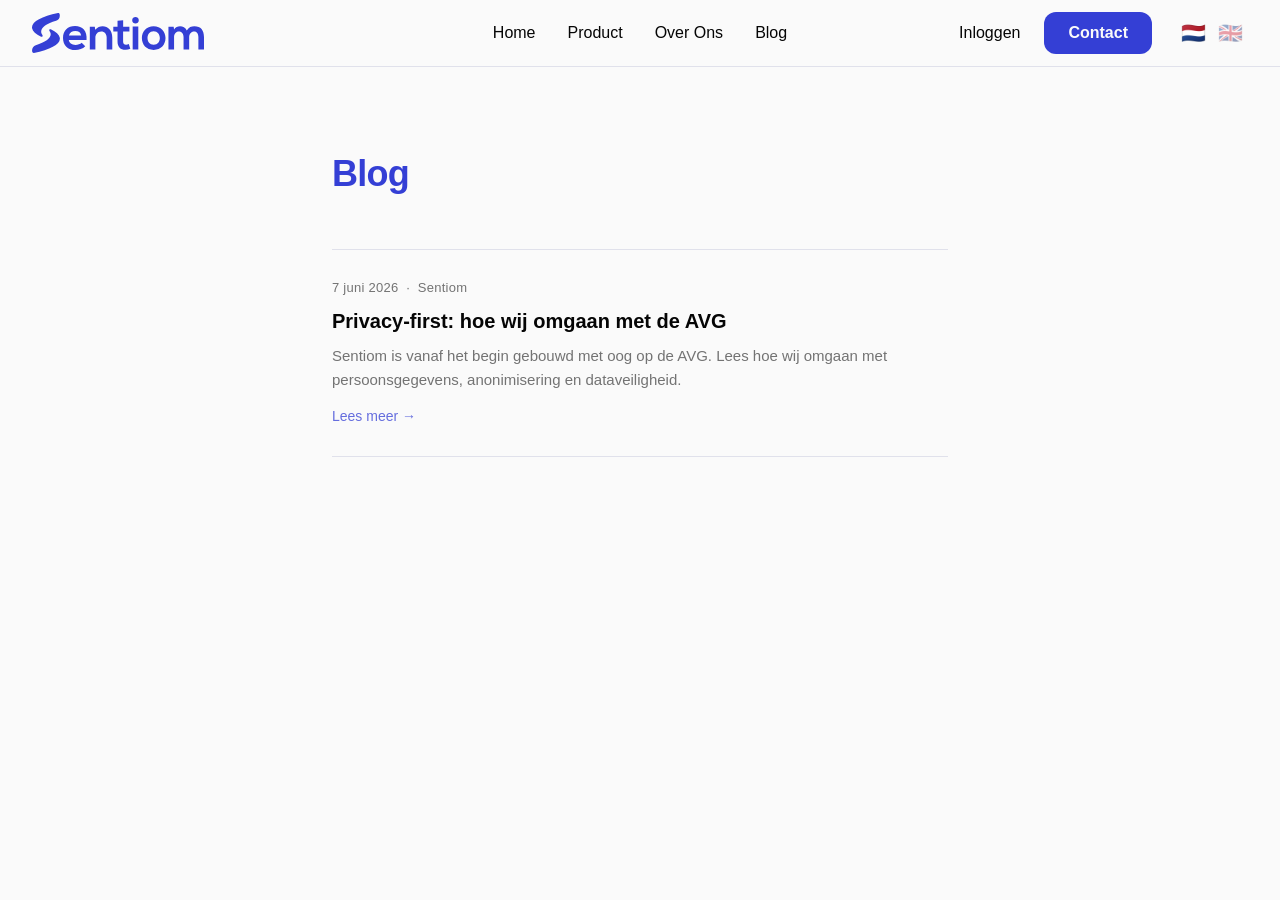
==== blog/index.html @ 920c9184 "updates updates" ====
<!DOCTYPE html>
<html lang="nl">
<head>
    <meta charset="UTF-8">
    <meta name="viewport" content="width=device-width, initial-scale=1.0">
    <title>Blog — Sentiom</title>
    <meta name="description" content="Inzichten van het Sentiom team over AI, gemeenten en privacy.">
    <link rel="icon" type="image/svg+xml" href="../own logo files/SVG/Logmark blue.svg">
    <link rel="preconnect" href="https://fonts.googleapis.com">
    <link rel="preconnect" href="https://fonts.gstatic.com" crossorigin>
    <link href="https://fonts.googleapis.com/css2?family=Plus+Jakarta+Sans:wght@700;800&display=swap" rel="stylesheet">
    <link rel="stylesheet" href="../styles.css">
    <script src="../i18n.js"></script>
    <style>
        body {
            background: hsl(var(--background));
            color: hsl(var(--foreground));
        }


        .blog-index-wrap {
            max-width: 680px;
            margin: 0 auto;
            padding: 80px 32px 120px;
        }

        .blog-index-wrap h1 {
            font-size: 36px;
            font-weight: 800;
            letter-spacing: -0.02em;
            color: hsl(var(--primary));
            margin-bottom: 48px;
        }

        .blog-list {
            list-style: none;
            padding: 0;
            margin: 0;
        }

        .blog-list-item {
            border-top: 1px solid hsl(var(--border));
            padding: 28px 0;
        }

        .blog-list-item:last-child {
            border-bottom: 1px solid hsl(var(--border));
        }

        .blog-list-item a {
            text-decoration: none;
        }

        .blog-list-meta {
            font-size: 13px;
            color: hsl(var(--muted-foreground));
            margin-bottom: 8px;
            letter-spacing: 0.02em;
        }

        .blog-list-title {
            font-size: 20px;
            font-weight: 700;
            color: hsl(var(--foreground));
            margin-bottom: 8px;
            transition: color 0.2s;
        }

        .blog-list-item a:hover .blog-list-title {
            color: hsl(var(--primary));
        }

        .blog-list-excerpt {
            font-size: 15px;
            line-height: 1.6;
            color: hsl(var(--muted-foreground));
            margin-bottom: 12px;
        }

        .blog-list-read {
            font-size: 14px;
            font-weight: 500;
            color: hsl(var(--primary));
            opacity: 0.75;
            transition: opacity 0.2s;
        }

        .blog-list-item a:hover .blog-list-read {
            opacity: 1;
        }
    </style>
</head>
<body>
    <nav class="main-nav">
        <div class="nav-container">
            <a href="../index.html" class="nav-logo">
                <img src="../own logo files/SVG/Logo Blue.svg" alt="Sentiom Logo">
            </a>
            <div class="nav-menu">
                <a href="../index.html" data-i18n="nav.home">Home</a>
                <a href="../product.html" data-i18n="nav.product">Product</a>
                <a href="../over-ons.html" data-i18n="nav.about">Over Ons</a>
                <a href="index.html" class="nav-active" data-i18n="nav.blog">Blog</a>
                <a href="https://app.sentiom.nl" class="nav-menu-only" data-i18n="nav.login">Inloggen</a>
                <a href="mailto:contact@sentiom.nl" class="nav-menu-only nav-menu-cta" data-i18n="nav.contact">Contact</a>
            </div>
            <div class="nav-actions">
                <a href="https://app.sentiom.nl" class="nav-login" data-i18n="nav.login">Inloggen</a>
                <a href="mailto:contact@sentiom.nl" class="nav-cta" data-i18n="nav.contact">Contact</a>
                <div class="lang-switcher">
                    <button class="lang-btn" data-lang="nl" onclick="setLang('nl')" aria-label="Nederlands">&#127475;&#127473;</button>
                    <button class="lang-btn" data-lang="en" onclick="setLang('en')" aria-label="English">&#127468;&#127463;</button>
                </div>
                <button class="nav-hamburger" aria-label="Menu">
                    <span></span><span></span><span></span>
                </button>
            </div>
        </div>
    </nav>
    <script src="../nav.js"></script>

    <div class="blog-index-wrap">
        <h1>Blog</h1>

        <ul class="blog-list">
            <li class="blog-list-item">
                <a href="privacy-first.html">
                    <p class="blog-list-meta">7 juni 2026 &nbsp;·&nbsp; Sentiom</p>
                    <p class="blog-list-title">Privacy-first: hoe wij omgaan met de AVG</p>
                    <p class="blog-list-excerpt">Sentiom is vanaf het begin gebouwd met oog op de AVG. Lees hoe wij omgaan met persoonsgegevens, anonimisering en dataveiligheid.</p>
                    <span class="blog-list-read">Lees meer →</span>
                </a>
            </li>
        </ul>
    </div>
</body>
</html>
---- styles.css ----
/* Voltair Copy - Exact CSS */

* {
    margin: 0;
    padding: 0;
    box-sizing: border-box;
}

:root {
    /* Basis - Wit/Zwart */
    --background: 0 0% 98%;          /* #FAFAFA - Wit achtergrond */
    --foreground: 0 0% 2%;           /* #050505 - Zwart tekst */

    /* Primair - Sentiom Blauw */
    --primary: 236 66% 52%;          /* #343FD5 */
    --primary-dark: 236 66% 37%;     /* #1F27A3 - Hover */
    --primary-light: 236 66% 90%;    /* #E0E3FB - Backgrounds */
    --primary-muted: 236 30% 70%;    /* #9BA1D4 - Subtiel */
    --primary-foreground: 0 0% 98%;  /* #FAFAFA - Tekst op blauw */

    /* Secundair - Grijs */
    --muted: 236 30% 96%;            /* #F5F6FB - Lichte achtergrond */
    --muted-foreground: 0 0% 45%;    /* #737373 - Grijze tekst */
    --border: 236 20% 90%;           /* #E1E3F0 - Borders */

    /* Utility - Overlays & Schaduwen */
    --overlay-light: 0 0% 100% / 0.9;     /* rgba(255,255,255,0.9) */
    --overlay-medium: 0 0% 100% / 0.7;    /* rgba(255,255,255,0.7) */
    --overlay-subtle: 0 0% 100% / 0.5;    /* rgba(255,255,255,0.5) */
    --shadow-dark: 0 0% 0% / 0.3;         /* rgba(0,0,0,0.3) */
    --shadow-medium: 0 0% 0% / 0.2;       /* rgba(0,0,0,0.2) */
    --shadow-subtle: 0 0% 0% / 0.1;       /* rgba(0,0,0,0.1) */
}

html {
    scroll-behavior: smooth;
}

body {
    font-family: Inter, -apple-system, BlinkMacSystemFont, "Segoe UI", Roboto, "Helvetica Neue", Arial, sans-serif;
    font-size: 16px;
    line-height: 1.5;
    color: hsl(var(--foreground));
    background-color: hsl(var(--background));
    -webkit-font-smoothing: antialiased;
    -webkit-text-size-adjust: 100%;
    overflow-x: hidden;
}

/* Heading Typography - Plus Jakarta Sans (hero + blue section headers only) */
.hero-text h1,
.two-col-text h2 {
    font-family: 'Plus Jakarta Sans', Inter, -apple-system, BlinkMacSystemFont, sans-serif;
    font-weight: 800;
    letter-spacing: -0.03em;
}

/* NAVIGATION */
.main-nav {
    position: sticky;
    top: 0;
    background: hsl(var(--background));
    border-bottom: 1px solid hsl(var(--border));
    z-index: 1000;
    padding: 12px 0;
}

.nav-container {
    max-width: none;
    margin: 0;
    padding-left: 32px;
    padding-right: 32px;
    display: grid;
    grid-template-columns: 1fr auto 1fr;
    align-items: center;
    gap: 48px;
}

.nav-logo {
    font-size: 20px;
    font-weight: 700;
    color: hsl(var(--foreground));
    text-decoration: none;
    display: flex;
    align-items: center;
    gap: 12px;
}

.nav-logo img {
    height: 40px;
    width: auto;
    margin: 0;
}

.nav-menu {
    display: flex;
    gap: 32px;
    align-items: center;
    justify-content: center;
}

.nav-menu a {
    font-size: 16px;
    color: hsl(var(--foreground));
    font-weight: 500;
    text-decoration: none;
    transition: color 0.2s;
}

.nav-menu a:hover {
    color: hsl(var(--primary));
}

.nav-menu-only {
    display: none;
}

.nav-actions {
    display: flex;
    align-items: center;
    gap: 24px;
    justify-self: end;
}

.nav-hamburger {
    display: none;
    flex-direction: column;
    gap: 5px;
    background: none;
    border: none;
    cursor: pointer;
    padding: 4px;
    margin-left: 4px;
}

.nav-hamburger span {
    display: block;
    width: 22px;
    height: 2px;
    background: hsl(var(--foreground));
    border-radius: 2px;
    transition: transform 0.25s ease, opacity 0.25s ease;
}

.nav-hamburger.open span:nth-child(1) {
    transform: translateY(7px) rotate(45deg);
}

.nav-hamburger.open span:nth-child(2) {
    opacity: 0;
}

.nav-hamburger.open span:nth-child(3) {
    transform: translateY(-7px) rotate(-45deg);
}

.nav-login {
    font-size: 16px;
    color: hsl(var(--foreground));
    font-weight: 500;
    text-decoration: none;
}

.nav-login:hover {
    color: hsl(var(--primary));
}

.nav-cta {
    background-color: hsl(var(--primary));
    color: hsl(var(--primary-foreground));
    padding: 9px 24px;
    border-radius: 12px;
    font-weight: 700;
    font-size: 16px;
    text-decoration: none;
    text-align: center;
}

.nav-cta:hover {
    opacity: 0.9;
    color: hsl(var(--primary-foreground));
    text-decoration: none;
}

/* LANGUAGE SWITCHER */
.lang-switcher {
    display: flex;
    align-items: center;
    gap: 2px;
}

.lang-btn {
    background: none;
    border: none;
    cursor: pointer;
    padding: 3px 5px;
    border-radius: 6px;
    font-size: 20px;
    line-height: 1;
    opacity: 0.4;
    transition: opacity 0.2s, background 0.2s;
    display: flex;
    align-items: center;
}

.lang-btn:hover {
    opacity: 0.8;
    background: hsl(var(--muted));
}

.lang-btn.active {
    opacity: 1;
}

/* HERO SECTION */
.hero {
    min-height: 100vh;
    display: flex;
    align-items: center;
    background-color: hsl(var(--background));
    padding: 80px 0 120px 0;
}

.hero-container {
    max-width: 1400px;
    margin: 0 auto;
    padding: 0 64px;
    display: grid;
    grid-template-columns: 1fr 1fr;
    gap: 100px;
    align-items: center;
    width: 100%;
}

.hero-text h1 {
    font-size: 72px;
    font-weight: 700;
    line-height: 1.1;
    color: hsl(var(--foreground));
    margin-bottom: 48px;
    letter-spacing: -0.02em;
}

.hero-text h1 .highlight {
    color: hsl(var(--primary));
}

/* Cycling word animation - Slide Up + Blur */
.cycling-word {
    display: inline-block;
    position: relative;
}

.cycling-word.slide-out {
    animation: slideOut 0.45s cubic-bezier(0.4, 0, 0.2, 1) forwards;
}

.cycling-word.slide-in {
    animation: slideIn 0.45s cubic-bezier(0.4, 0, 0.2, 1) forwards;
}

@keyframes slideOut {
    0% {
        transform: translateY(0);
        opacity: 1;
        filter: blur(0);
    }
    100% {
        transform: translateY(-30%);
        opacity: 0;
        filter: blur(4px);
    }
}

@keyframes slideIn {
    0% {
        transform: translateY(30%);
        opacity: 0;
        filter: blur(4px);
    }
    100% {
        transform: translateY(0);
        opacity: 1;
        filter: blur(0);
    }
}

.hero-text p {
    font-size: 20px;
    line-height: 1.5;
    color: hsl(var(--muted-foreground));
    margin-bottom: 32px;
}

.hero-buttons {
    display: flex;
    gap: 16px;
}

.btn-primary {
    display: inline-block;
    background-color: hsl(var(--primary));
    color: hsl(var(--primary-foreground));
    padding: 18px 36px;
    border-radius: 12px;
    font-size: 18px;
    font-weight: 700;
    text-decoration: none;
    text-align: center;
    transition: transform 0.25s ease, box-shadow 0.25s ease;
    box-shadow:
        0 4px 15px hsl(0 0% 0% / 0.1),
        inset 0 1px 0 hsl(0 0% 100% / 0.15);
}

.btn-primary:hover {
    transform: translateY(-2px);
    box-shadow:
        0 6px 20px hsl(236 66% 52% / 0.3),
        inset 0 1px 0 hsl(0 0% 100% / 0.15);
}

.btn-secondary {
    display: inline-block;
    background-color: hsl(var(--background));
    color: hsl(var(--primary));
    padding: 18px 36px;
    border-radius: 12px;
    border: 2px solid hsl(var(--primary));
    font-size: 18px;
    font-weight: 700;
    text-decoration: none;
    text-align: center;
    transition: all 0.2s;
}

.btn-secondary:hover {
    background-color: hsl(var(--primary));
    color: hsl(var(--primary-foreground));
}

.hero-image {
    height: 80vh;
    min-height: 600px;
    overflow: hidden;
    border-radius: 8px;
}

.hero-image img {
    width: 100%;
    height: 100%;
    object-fit: cover;
    object-position: center center;
    display: block;
}

/* PARTNERS SECTION */
.partners-section {
    padding: 60px 0;
    background-color: hsl(var(--background));
}

/* PARTNERS BAR */
.partners-bar {
    padding: 40px 0;
    background-color: hsl(var(--muted));
    border-bottom: 1px solid hsl(var(--border));
}

.partners-container {
    max-width: 1280px;
    margin: 0 auto;
    padding: 0 48px;
    text-align: center;
}

.partners-label {
    font-size: 12px;
    font-weight: 600;
    text-transform: uppercase;
    letter-spacing: 0.1em;
    color: hsl(var(--muted-foreground));
    margin: 0 0 16px 0;
}

.partners-section .partners-label {
    margin: 24px 0 0 0;
}

.partners-logos {
    display: flex;
    justify-content: center;
    align-items: center;
    gap: 64px;
}

.partners-logos img {
    width: auto;
    opacity: 1;
    object-fit: contain;
}

.partners-logos .logo-rijswijk {
    height: 88px;
}

.partners-logos .logo-delft {
    height: 60px;
}

/* TWO COLUMN SECTIONS */
.section-two-col,
.section-two-col-reverse {
    padding: 80px 0;
    background-color: hsl(var(--background));
}

.two-col-container {
    max-width: 1280px;
    margin: 0 auto;
    padding: 0 48px;
    display: grid;
    grid-template-columns: 1fr 1fr;
    gap: 80px;
    align-items: center;
}

.section-two-col-reverse .two-col-image {
    order: -1;
}

.two-col-text h2 {
    font-size: 48px;
    font-weight: 700;
    line-height: 1.2;
    color: hsl(var(--primary));
    margin-bottom: 20px;
    letter-spacing: -0.01em;
}

.two-col-text p {
    font-size: 18px;
    font-weight: 500;
    line-height: 1.625;
    color: hsl(var(--muted-foreground));
    margin-bottom: 16px;
}

.section-text-link {
    display: inline-block;
    margin-top: 16px;
    font-size: 15px;
    font-weight: 500;
    color: hsl(var(--primary));
    text-decoration: none;
    opacity: 0.75;
    transition: opacity 0.2s;
}

.section-text-link:hover {
    opacity: 1;
}

.two-col-image img {
    width: 100%;
    height: 500px;
    object-fit: cover;
    display: block;
    border-radius: 8px;
}

.rapport-container {
    grid-template-columns: 3fr 2fr;
}

.rapport-img {
    height: 680px !important;
    object-fit: contain !important;
}

/* THREE COLUMN GRID */
.section-three-col {
    padding: 80px 0;
    background-color: hsl(var(--background));
}

.three-col-container {
    max-width: 1280px;
    margin: 0 auto;
    padding: 0 48px;
}

.three-col-header {
    margin-bottom: 48px;
}

.three-col-header h2 {
    font-size: 48px;
    font-weight: 700;
    color: hsl(var(--primary));
    margin-bottom: 12px;
    letter-spacing: -0.01em;
}

.three-col-grid {
    display: grid;
    grid-template-columns: repeat(3, 1fr);
    gap: 32px;
}

.three-col-item {
    background-color: hsl(var(--muted));
    padding: 32px 24px;
    border-radius: 8px;
    border: 1px solid hsl(var(--border));
}

.three-col-item h3 {
    font-size: 18px;
    font-weight: 600;
    color: hsl(var(--foreground));
    margin-bottom: 8px;
}

.three-col-item p {
    font-size: 16px;
    line-height: 1.5;
    color: hsl(var(--muted-foreground));
}

/* FEATURES SECTION */
.section-features {
    padding: 60px 0;
    background-color: hsl(var(--foreground));
    border-bottom: 1px solid hsl(var(--foreground));
}

.features-container {
    max-width: 1280px;
    margin: 0 auto;
    padding: 0 48px;
    text-align: center;
}

.features-header {
    margin-bottom: 56px;
    display: flex;
    flex-direction: column;
    align-items: center;
}

.features-header::before {
    content: '';
    width: 120px;
    height: 2px;
    background-color: hsl(var(--primary-foreground));
    margin-bottom: 32px;
}

.features-header h2 {
    font-size: 48px;
    font-weight: 700;
    color: hsl(var(--primary-foreground));
    margin-bottom: 12px;
    letter-spacing: -0.01em;
}

.features-header p {
    font-size: 18px;
    color: hsl(var(--muted-foreground));
}

.features-grid {
    display: flex;
    justify-content: center;
    gap: 32px;
    flex-wrap: wrap;
}

.feature-card {
    background: hsl(var(--muted-foreground));
    border-radius: 12px;
    overflow: hidden;
    border: 1px solid hsl(var(--shadow-subtle));
    max-width: 320px;
    transition: all 0.2s;
}

.feature-card:hover {
    transform: translateY(-4px);
    border-color: hsl(var(--shadow-dark));
}

.feature-card-image {
    width: 100%;
    height: 100px;
    object-fit: cover;
}

.feature-card-content {
    padding: 28px;
}

.feature-card-content h3 {
    color: hsl(var(--primary-foreground)) !important;
    font-size: 18px;
    font-weight: 600;
    margin-bottom: 16px;
    line-height: 1.4;
}

.feature-card-content p {
    font-size: 15px;
    color: hsl(var(--border)) !important;
    line-height: 1.5;
    margin-top: 8px;
}

/* FULL WIDTH IMAGE SECTION */
.section-full-image {
    position: relative;
    min-height: 500px;
    background-size: cover;
    background-position: center;
    display: flex;
    align-items: center;
    justify-content: center;
}

.section-full-image::before {
    content: '';
    position: absolute;
    top: 0;
    left: 0;
    right: 0;
    bottom: 0;
    background-color: hsl(var(--shadow-dark));
    z-index: 1;
}

.alpha-section::before {
    display: none;
}

.alpha-section {
    min-height: 700px;
    padding: 100px 0;
    margin-top: 80px;
}

/* Spotlight effect */
.spotlight-overlay {
    position: absolute;
    top: 0;
    left: 0;
    width: 100%;
    height: 100%;
    z-index: 1;
    pointer-events: none;
    background: hsl(0 0% 0% / 0.45);
}

.spotlight-overlay.active {
    background: radial-gradient(
        circle 120px at var(--mouse-x, 50%) var(--mouse-y, 50%),
        hsl(0 0% 0% / 0.15) 0%,
        hsl(0 0% 0% / 0.30) 60%,
        hsl(0 0% 0% / 0.45) 100%
    );
}

.full-image-overlay {
    position: relative;
    z-index: 2;
    text-align: center;
    padding: 60px 48px;
    max-width: 900px;
}

.full-image-overlay h2 {
    font-size: 48px;
    font-weight: 700;
    color: hsl(var(--primary-foreground));
    margin-bottom: 24px;
    text-shadow: 0 2px 8px hsl(var(--shadow-dark));
}

.full-image-overlay h3 {
    font-size: 24px;
    font-weight: 500;
    color: hsl(var(--primary-foreground));
    margin-bottom: 40px;
    text-shadow: 0 2px 8px hsl(var(--shadow-dark));
}

.full-image-overlay p {
    font-size: 20px;
    color: hsl(var(--primary-foreground));
    text-shadow: 0 2px 8px hsl(var(--shadow-dark));
}

.beta-subtitle {
    font-size: 16px;
    color: hsl(var(--primary-foreground) / 0.8);
    margin-top: -8px;
    margin-bottom: 24px;
}

.btn-cta-large {
    margin-top: 16px;
    position: relative;
    overflow: hidden;
    transition: transform 0.25s ease, box-shadow 0.25s ease;
    box-shadow:
        0 4px 15px hsl(0 0% 0% / 0.2),
        inset 0 1px 0 hsl(0 0% 100% / 0.15);
    --light-x: 50%;
    --light-y: 50%;
}

.btn-cta-large.illuminated {
    background: radial-gradient(
        circle 100px at var(--light-x) var(--light-y),
        hsl(236 66% 68%) 0%,
        hsl(236 66% 52%) 100%
    );
}

.btn-cta-large:hover {
    transform: translateY(-3px);
    box-shadow: 0 8px 25px hsl(236 66% 52% / 0.4);
    opacity: 1;
}

/* === AANMELD FORM === */
.aanmeld-form {
    display: flex;
    flex-direction: column;
    gap: 12px;
    width: 100%;
    max-width: 480px;
    margin: 24px auto 0;
    text-align: left;
}

.aanmeld-form input,
.aanmeld-form textarea {
    width: 100%;
    padding: 12px 16px;
    border-radius: 8px;
    border: 1px solid hsl(0 0% 100% / 0.45);
    background: hsl(0 0% 0% / 0.45);
    color: white;
    font-size: 15px;
    font-family: inherit;
    outline: none;
    transition: border-color 0.2s, background 0.2s;
    box-sizing: border-box;
}

.aanmeld-form input::placeholder,
.aanmeld-form textarea::placeholder {
    color: hsl(0 0% 100% / 0.65);
}

.aanmeld-form input:focus,
.aanmeld-form textarea:focus {
    border-color: hsl(0 0% 100% / 0.8);
    background: hsl(0 0% 0% / 0.55);
}

.aanmeld-form textarea {
    min-height: 96px;
    resize: vertical;
}

.aanmeld-form button[type="submit"] {
    margin-top: 4px;
    border: none;
    cursor: pointer;
    width: 100%;
}

.form-success {
    margin-top: 16px;
    font-size: 15px;
    color: hsl(0 0% 100% / 0.85);
    display: none;
}

/* SINGLE COLUMN SECTION */
.section-single {
    padding: 80px 0;
    background-color: hsl(var(--background));
}

.single-container {
    max-width: 800px;
    margin: 0 auto;
    padding: 0 48px;
}

.single-container h2 {
    font-size: 48px;
    font-weight: 700;
    color: hsl(var(--primary));
    margin-bottom: 20px;
    letter-spacing: -0.01em;
}

.single-container h3 {
    font-size: 20px;
    font-weight: 600;
    color: hsl(var(--foreground));
    margin-bottom: 12px;
}

.single-container p {
    font-size: 18px;
    line-height: 1.6;
    color: hsl(var(--muted-foreground));
    margin-bottom: 16px;
}

/* CTA SECTION */
.section-cta {
    padding: 80px 0;
    background-color: hsl(var(--primary));
    text-align: center;
}

.cta-container {
    max-width: 800px;
    margin: 0 auto;
    padding: 0 48px;
}

.cta-container h2 {
    font-size: 48px;
    font-weight: 700;
    color: hsl(var(--primary-foreground));
    margin-bottom: 16px;
}

.cta-container p {
    font-size: 18px;
    color: hsl(var(--overlay-light));
    margin-bottom: 32px;
}

.cta-buttons {
    display: flex;
    gap: 12px;
    justify-content: center;
}

.btn-white {
    background-color: hsl(var(--primary-foreground));
    color: hsl(var(--primary));
}

.btn-white:hover {
    opacity: 0.9;
}

.btn-outline {
    background-color: transparent;
    color: hsl(var(--primary-foreground));
    border: 1px solid hsl(var(--primary-foreground));
}

.btn-outline:hover {
    background-color: hsl(var(--primary-foreground));
    color: hsl(var(--primary));
}

/* FOOTER */
footer {
    background-color: hsl(var(--foreground));
    color: hsl(var(--primary-foreground));
    padding: 60px 0 40px;
    border-top: 0.5px solid hsl(0, 0%, 30%);
}

.footer-container {
    max-width: 1280px;
    margin: 0 auto;
    padding: 0 48px;
    display: grid;
    grid-template-columns: repeat(2, 1fr);
    gap: 48px;
}

.footer-logo {
    height: 40px;
    width: auto;
    margin-bottom: 20px;
}

.footer-column h4 {
    color: hsl(var(--primary-foreground));
    font-size: 14px;
    font-weight: 600;
    margin-bottom: 12px;
    text-transform: uppercase;
    letter-spacing: 0.05em;
}

.footer-column p {
    color: hsl(var(--overlay-medium));
    margin-bottom: 8px;
    font-size: 14px;
}

.footer-column a {
    color: hsl(var(--overlay-medium));
    text-decoration: none;
    transition: color 0.2s;
}

.footer-column a:hover {
    color: hsl(var(--primary-foreground));
}

.footer-contact {
    display: flex;
    align-items: center;
    gap: 16px;
    margin-bottom: 16px !important;
}

.footer-contact a {
    display: flex;
    align-items: center;
    gap: 6px;
}

.footer-contact svg {
    opacity: 0.7;
    transition: opacity 0.2s;
}

.footer-contact a:hover svg {
    opacity: 1;
}

.footer-bottom {
    max-width: 1280px;
    margin: 40px auto 0;
    padding: 20px 48px 0;
    text-align: center;
    color: hsl(var(--overlay-subtle));
    font-size: 13px;
}

/* RESPONSIVE */
@media (max-width: 1024px) {
    .hero-container,
    .two-col-container {
        grid-template-columns: 1fr;
        gap: 48px;
    }

    .section-two-col-reverse .two-col-image {
        order: 0;
    }

    .features-grid {
        grid-template-columns: 1fr;
    }

    .three-col-grid {
        grid-template-columns: repeat(2, 1fr);
    }

    .hero-text h1 {
        font-size: 48px;
    }

    .two-col-text h2,
    .three-col-header h2,
    .features-header h2,
    .single-container h2,
    .cta-container h2 {
        font-size: 28px;
    }
}

@media (max-width: 768px) {
    .hero {
        min-height: auto;
        padding: 80px 0;
    }

    .nav-container,
    .hero-container,
    .partners-container,
    .two-col-container,
    .three-col-container,
    .features-container,
    .single-container,
    .cta-container,
    .footer-container {
        padding: 0 24px;
    }

    .nav-hamburger {
        display: flex;
    }

    .nav-menu {
        display: none;
        position: fixed;
        top: 64px;
        left: 0;
        right: 0;
        width: 100%;
        flex-direction: column;
        background: hsl(var(--background));
        border-bottom: 1px solid hsl(var(--border));
        box-shadow: 0 4px 12px hsl(0 0% 0% / 0.08);
        padding: 8px 0;
        gap: 0;
        z-index: 999;
    }

    .nav-menu.open {
        display: flex;
    }

    .nav-menu a {
        font-size: 16px;
        padding: 12px 24px;
        border-bottom: 1px solid hsl(var(--border));
    }

    .nav-menu a:last-child {
        border-bottom: none;
    }

    .nav-login,
    .nav-cta {
        display: none;
    }

    .nav-menu-only {
        display: block;
    }

    .nav-menu-cta {
        color: hsl(var(--primary));
        font-weight: 700;
    }

    .lang-btn {
        font-size: 18px;
    }

    .nav-container {
        gap: 16px;
        padding-left: 16px;
        padding-right: 16px;
    }

    .hero-text h1 {
        font-size: 32px;
        margin-bottom: 24px;
    }

    .hero-buttons {
        flex-direction: column;
        width: 100%;
    }

    .hero-buttons a {
        width: 100%;
        text-align: center;
    }

    /* Alpha fase sectie op mobiel */
    .alpha-section {
        min-height: auto;
        padding: 64px 0;
        margin-top: 40px;
    }

    .full-image-overlay {
        padding: 40px 24px;
    }

    .hero-image {
        min-height: 280px;
        height: 45vh;
    }

    .full-image-overlay h2 {
        font-size: 32px;
    }

    .full-image-overlay h3 {
        font-size: 18px;
    }

    /* Partners logos */
    .partners-logos {
        overflow-x: auto;
        justify-content: flex-start;
        padding: 0 24px;
        -webkit-overflow-scrolling: touch;
        scrollbar-width: none; /* Firefox */
    }

    .partners-logos::-webkit-scrollbar {
        display: none; /* Chrome, Safari */
    }

    .partners-logos img {
        width: auto;
        flex-shrink: 0;
    }

    .partners-logos .logo-rijswijk {
        height: 66px;
    }

    .partners-logos .logo-delft {
        height: 45px;
    }

    /* Nieuws badges op mobiel */
    .features-grid {
        flex-direction: column;
        align-items: center;
    }

    .feature-card {
        max-width: 100%;
        width: 100%;
    }

    .features-header h2 {
        font-size: 32px;
    }

    .features-header::before {
        width: 80px;
        margin-bottom: 20px;
    }

    /* Footer op mobiel */
    .footer-container {
        grid-template-columns: 1fr;
        gap: 32px;
        text-align: center;
    }

    .footer-contact {
        justify-content: center;
        flex-wrap: wrap;
    }

    .footer-column {
        text-align: center;
    }

    .hero-text p {
        font-size: 18px;
    }

    .hero-buttons,
    .cta-buttons {
        flex-direction: column;
    }

    .btn-primary,
    .btn-secondary {
        padding: 16px 32px;
        font-size: 16px;
        text-align: center;
    }

    .footer-container {
        grid-template-columns: 1fr;
        gap: 32px;
    }
}

@media (max-width: 600px) {
    .three-col-grid {
        grid-template-columns: 1fr;
    }
}

/* Extra small screens */
@media (max-width: 480px) {
    .hero-text h1 {
        font-size: 28px;
        line-height: 1.2;
    }

    .alpha-section {
        padding: 48px 0;
        margin-top: 24px;
    }

    .full-image-overlay h2 {
        font-size: 24px;
    }

    .full-image-overlay h3 {
        font-size: 16px;
    }

    .features-header h2 {
        font-size: 28px;
    }

    .nav-actions {
        gap: 16px;
    }

    .nav-login {
        font-size: 14px;
    }

    .nav-cta {
        font-size: 14px;
        padding: 8px 16px;
    }

    .partners-logos {
        overflow-x: auto;
        justify-content: flex-start;
        gap: 32px;
    }

    .partners-logos img {
        width: auto;
    }

    .partners-logos .logo-rijswijk {
        height: 55px;
    }

    .partners-logos .logo-delft {
        height: 38px;
    }

    .feature-card-image {
        height: 140px;
    }

    .footer-contact {
        font-size: 13px;
        gap: 12px;
    }

    .footer-contact svg {
        width: 14px;
        height: 14px;
    }
}
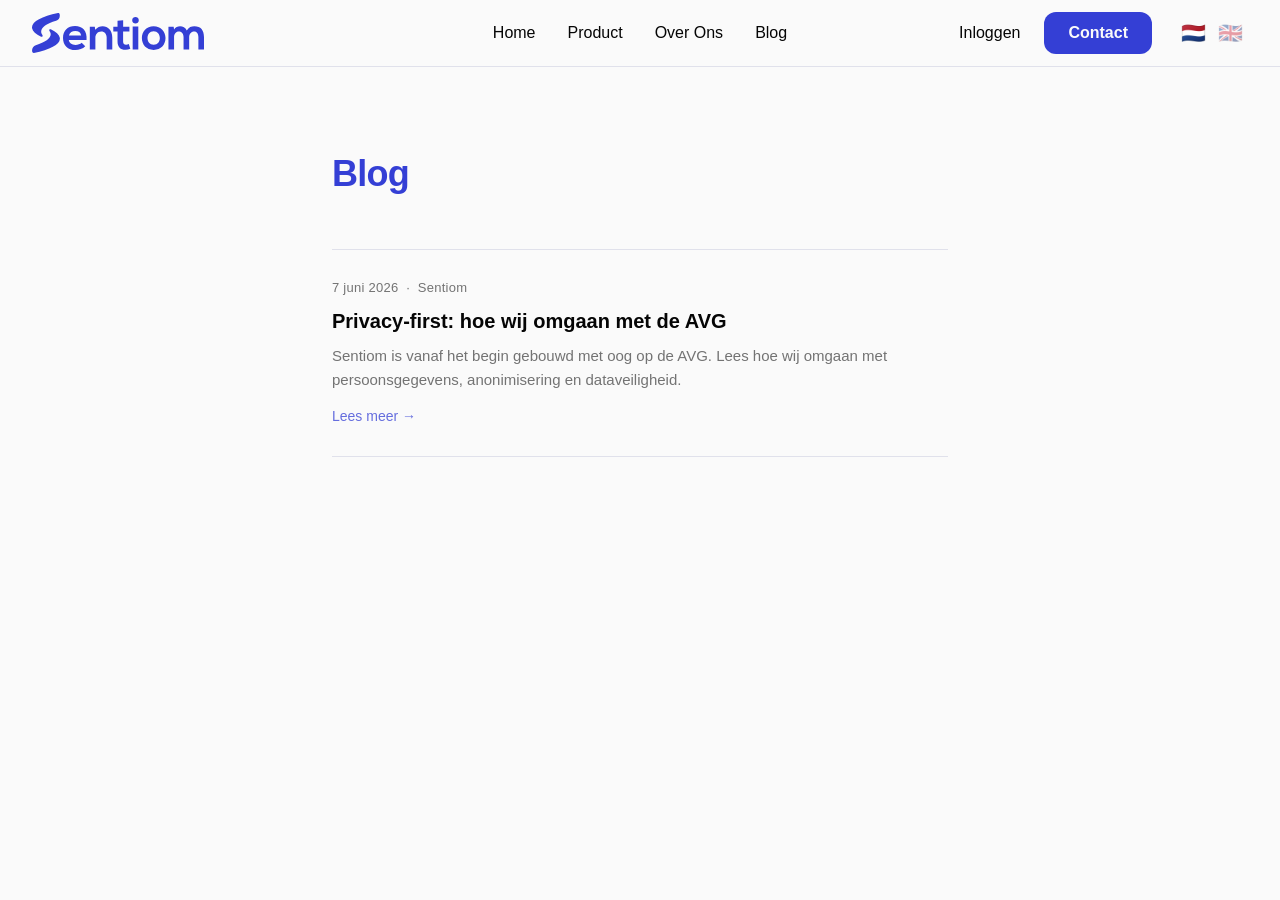
==== commit dec25011: "new link" ====
--- a/blog/index.html
+++ b/blog/index.html
@@ -101,11 +101,11 @@
                 <a href="../product.html" data-i18n="nav.product">Product</a>
                 <a href="../over-ons.html" data-i18n="nav.about">Over Ons</a>
                 <a href="index.html" class="nav-active" data-i18n="nav.blog">Blog</a>
-                <a href="https://app.sentiom.nl" class="nav-menu-only" data-i18n="nav.login">Inloggen</a>
+                <a href="https://avg.sentiom.nl" class="nav-menu-only" data-i18n="nav.login">Inloggen</a>
                 <a href="mailto:contact@sentiom.nl" class="nav-menu-only nav-menu-cta" data-i18n="nav.contact">Contact</a>
             </div>
             <div class="nav-actions">
-                <a href="https://app.sentiom.nl" class="nav-login" data-i18n="nav.login">Inloggen</a>
+                <a href="https://avg.sentiom.nl" class="nav-login" data-i18n="nav.login">Inloggen</a>
                 <a href="mailto:contact@sentiom.nl" class="nav-cta" data-i18n="nav.contact">Contact</a>
                 <div class="lang-switcher">
                     <button class="lang-btn" data-lang="nl" onclick="setLang('nl')" aria-label="Nederlands">&#127475;&#127473;</button>
